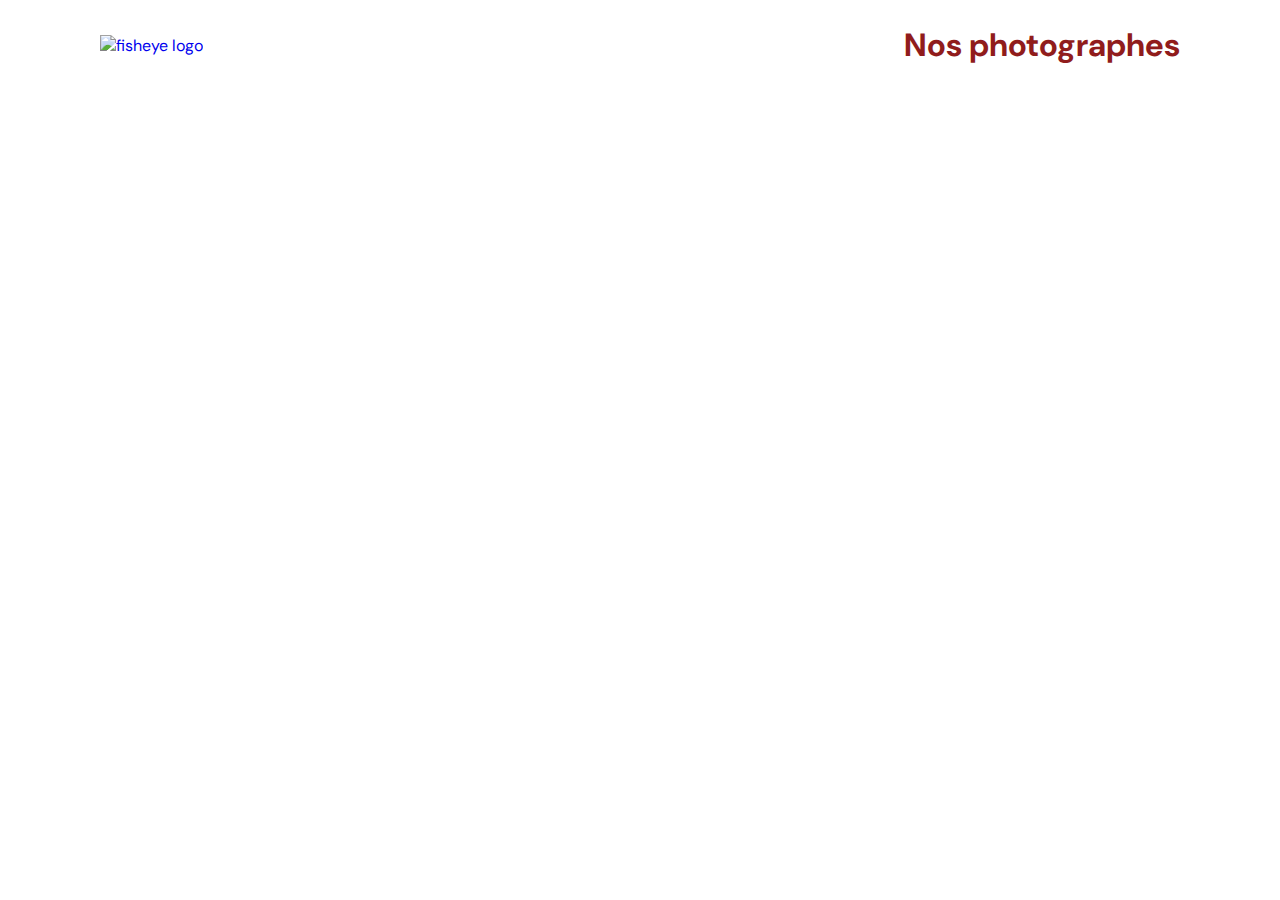
==== index.html @ fd2adbbe "update index html and change template js" ====
<!DOCTYPE html>
<html lang="fr">
  <head>
    <link href="css/style.css" rel="stylesheet" type="text/css" />
    <meta charset="utf-8" />
    <link rel="icon" type="image/png" href="assets/favicon.png" />
    <link
      href="https://fonts.googleapis.com/css?family=DM+Sans&display=swap"
      rel="stylesheet"
    />
    <title>Fisheye</title>
  </head>
  <body>
    <header>
      <a href="index.html"
        ><img src="assets/images/logo.png" class="logo" alt="fisheye logo"
      /></a>
      <h1>Nos photographes</h1>
    </header>
    <main id="main">
      <div class="photographer_section"></div>
    </main>
    <script type="module" src="./scripts/templates/photographerTemplate.js"></script>
    <script type="module" src="./scripts/pages/index.js"></script>
  </body>
</html>
---- css/style.css ----
@import url("photographer.css");

body {
    font-family: "DM Sans", sans-serif;
    margin: 0;
}


header {
    display: flex;
    flex-direction: row;
    justify-content: space-between;
    align-items: center;
    height: 90px;
}

h1 {
    color: #901C1C;
    margin-right: 100px;
}

.logo {
    height: 50px;
    margin-left: 100px;
}

.photographer_section {
    display: grid;
    grid-template-columns: 1fr 1fr 1fr;
    gap: 70px;
    margin-top: 100px;
}

.photographer_section article {
    justify-self: center;
    display: flex;
    justify-content: center;
    align-items: center;
    flex-direction: column;
}

.photographer_section article h2 {
    color: #D3573C;
    font-size: 36px;
    margin-bottom: 0px;
    text-align: center;
}

.photographer_section article img {
    height: 200px;
    width: 200px;
    border-radius: 200px;
}
.photographer-price {
    font-size: 9px;
    color: #757575;
    line-height: 0.5;
}
.photographer-location {
    font-family: DM Sans;
    margin: 0px;
    font-size: 13px;
    color: #901C1C;
}
.photographer-tagline {
    margin: 0px;
    font-size: 10px;
}

.img-container {
    width: 300px; 
    height: 200px; 
    overflow: hidden; 
    display: flex;
    align-items: center;
    justify-content: center;
}

.img-container img {
    max-width: 100%; 
    max-height: 100%;
    object-fit: cover; 
}
a{
    text-decoration: none;
}
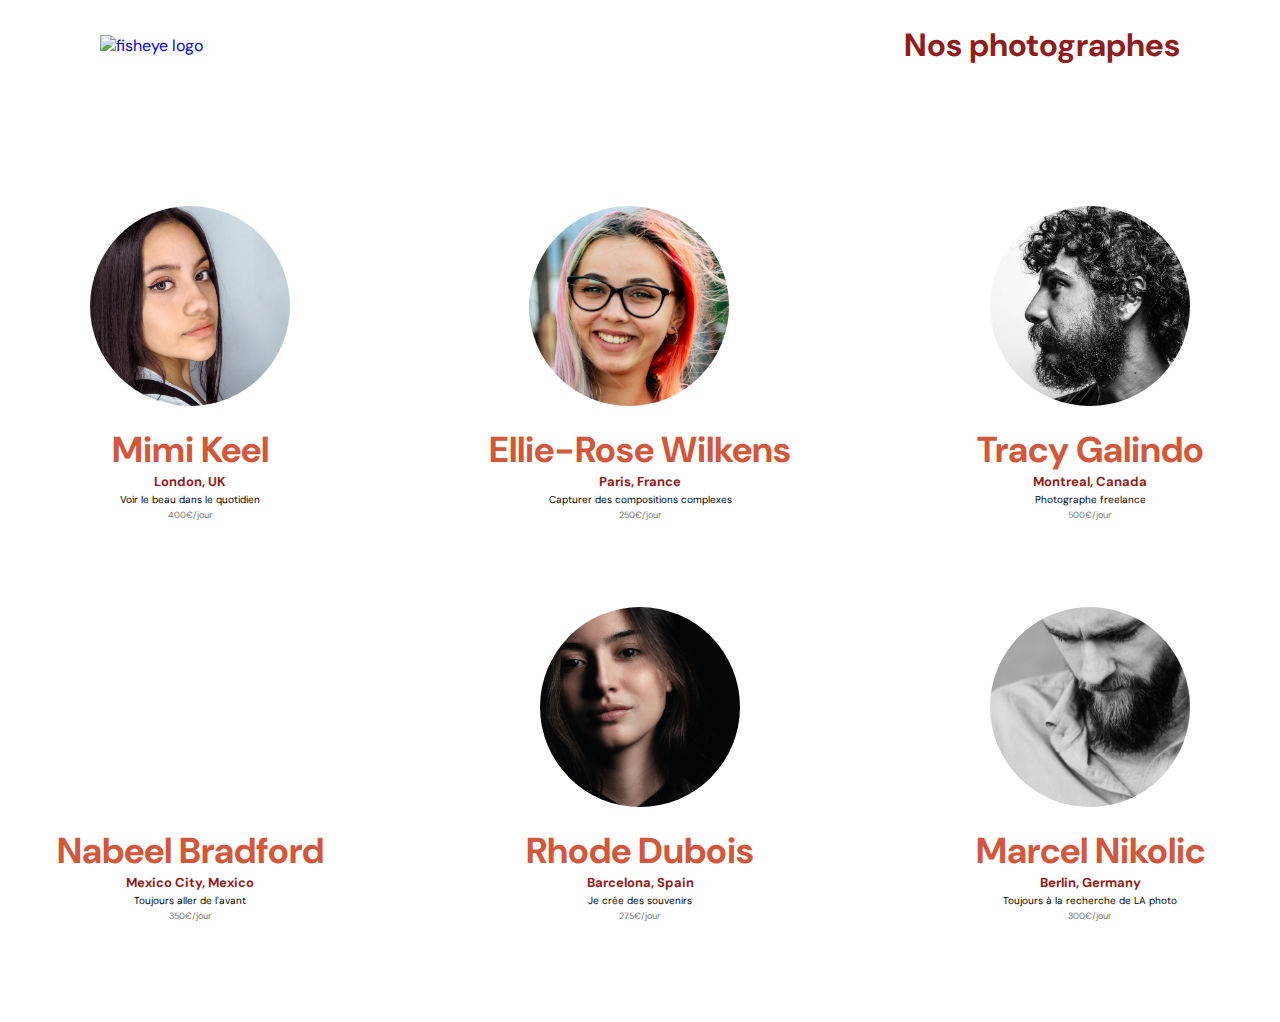
==== commit 49b585b6: "finish project" ====
--- a/css/style.css
+++ b/css/style.css
@@ -1,86 +1,99 @@
 @import url("photographer.css");
+@import url("lightbox.css");
 
 body {
-    font-family: "DM Sans", sans-serif;
-    margin: 0;
+  font-family: "DM Sans", sans-serif;
+  margin: 0;
 }
 
+:focus {
+  outline: 3px solid #d3573c; 
+  outline-offset: 2px; 
+}
+
+a {
+  text-decoration: none;
+}
 
 header {
-    display: flex;
-    flex-direction: row;
-    justify-content: space-between;
-    align-items: center;
-    height: 90px;
+  display: flex;
+  flex-direction: row;
+  justify-content: space-between;
+  align-items: center;
+  height: 90px;
 }
 
 h1 {
-    color: #901C1C;
-    margin-right: 100px;
+  color: #901c1c;
+  margin-right: 100px;
 }
 
 .logo {
-    height: 50px;
-    margin-left: 100px;
+  height: 50px;
+  margin-left: 100px;
 }
-
+main {
+  margin-bottom: 100px;
+}
 .photographer_section {
-    display: grid;
-    grid-template-columns: 1fr 1fr 1fr;
-    gap: 70px;
-    margin-top: 100px;
+  display: grid;
+  grid-template-columns: 1fr 1fr 1fr;
+  gap: 70px;
+  margin-top: 100px;
 }
 
 .photographer_section article {
-    justify-self: center;
-    display: flex;
-    justify-content: center;
-    align-items: center;
-    flex-direction: column;
-}
-
-.photographer_section article h2 {
-    color: #D3573C;
-    font-size: 36px;
-    margin-bottom: 0px;
-    text-align: center;
+  justify-self: center;
+  display: flex;
+  justify-content: center;
+  align-items: center;
+  flex-direction: column;
+  gap: 0;
+  text-align: center;
 }
 
 .photographer_section article img {
-    height: 200px;
-    width: 200px;
-    border-radius: 200px;
+  height: 350px;
+  width: auto;
+  position: relative;
+  top: 32px;
 }
-.photographer-price {
-    font-size: 9px;
-    color: #757575;
-    line-height: 0.5;
+.photographer_card__img {
+  height: 200px;
+  width: 200px;
+  overflow: hidden;
+  display: flex;
+  justify-content: center;
+  align-items: center;
+  border-radius: 50%;
 }
-.photographer-location {
-    font-family: DM Sans;
-    margin: 0px;
-    font-size: 13px;
-    color: #901C1C;
+.photographer_section article .photographer_card__img--ellie {
+  position: relative;
+  top: 0;
+  right: 15px;
 }
-.photographer-tagline {
-    margin: 0px;
-    font-size: 10px;
+.photographer_section article .photographer_card__img--tracy {
+  position: relative;
+  top: 0;
+  left: 25px;
+  height: 250px;
+}
+.photographer_card__name {
+  color: #d3573c;
+  font-size: 36px;
+  margin: 20px 0 0 0;
 }
 
-.img-container {
-    width: 300px; 
-    height: 200px; 
-    overflow: hidden; 
-    display: flex;
-    align-items: center;
-    justify-content: center;
+.photographer_card__location {
+  margin: 0 0 3px 0;
+  font-size: 13px;
+  color: #901c1c;
 }
-
-.img-container img {
-    max-width: 100%; 
-    max-height: 100%;
-    object-fit: cover; 
+.photographer_card__tagline {
+  margin: 0 0 3px 0;
+  font-size: 10px;
 }
-a{
-    text-decoration: none;
-}+.photographer_card__price {
+  color: #757575;
+  font-size: 9px;
+}
